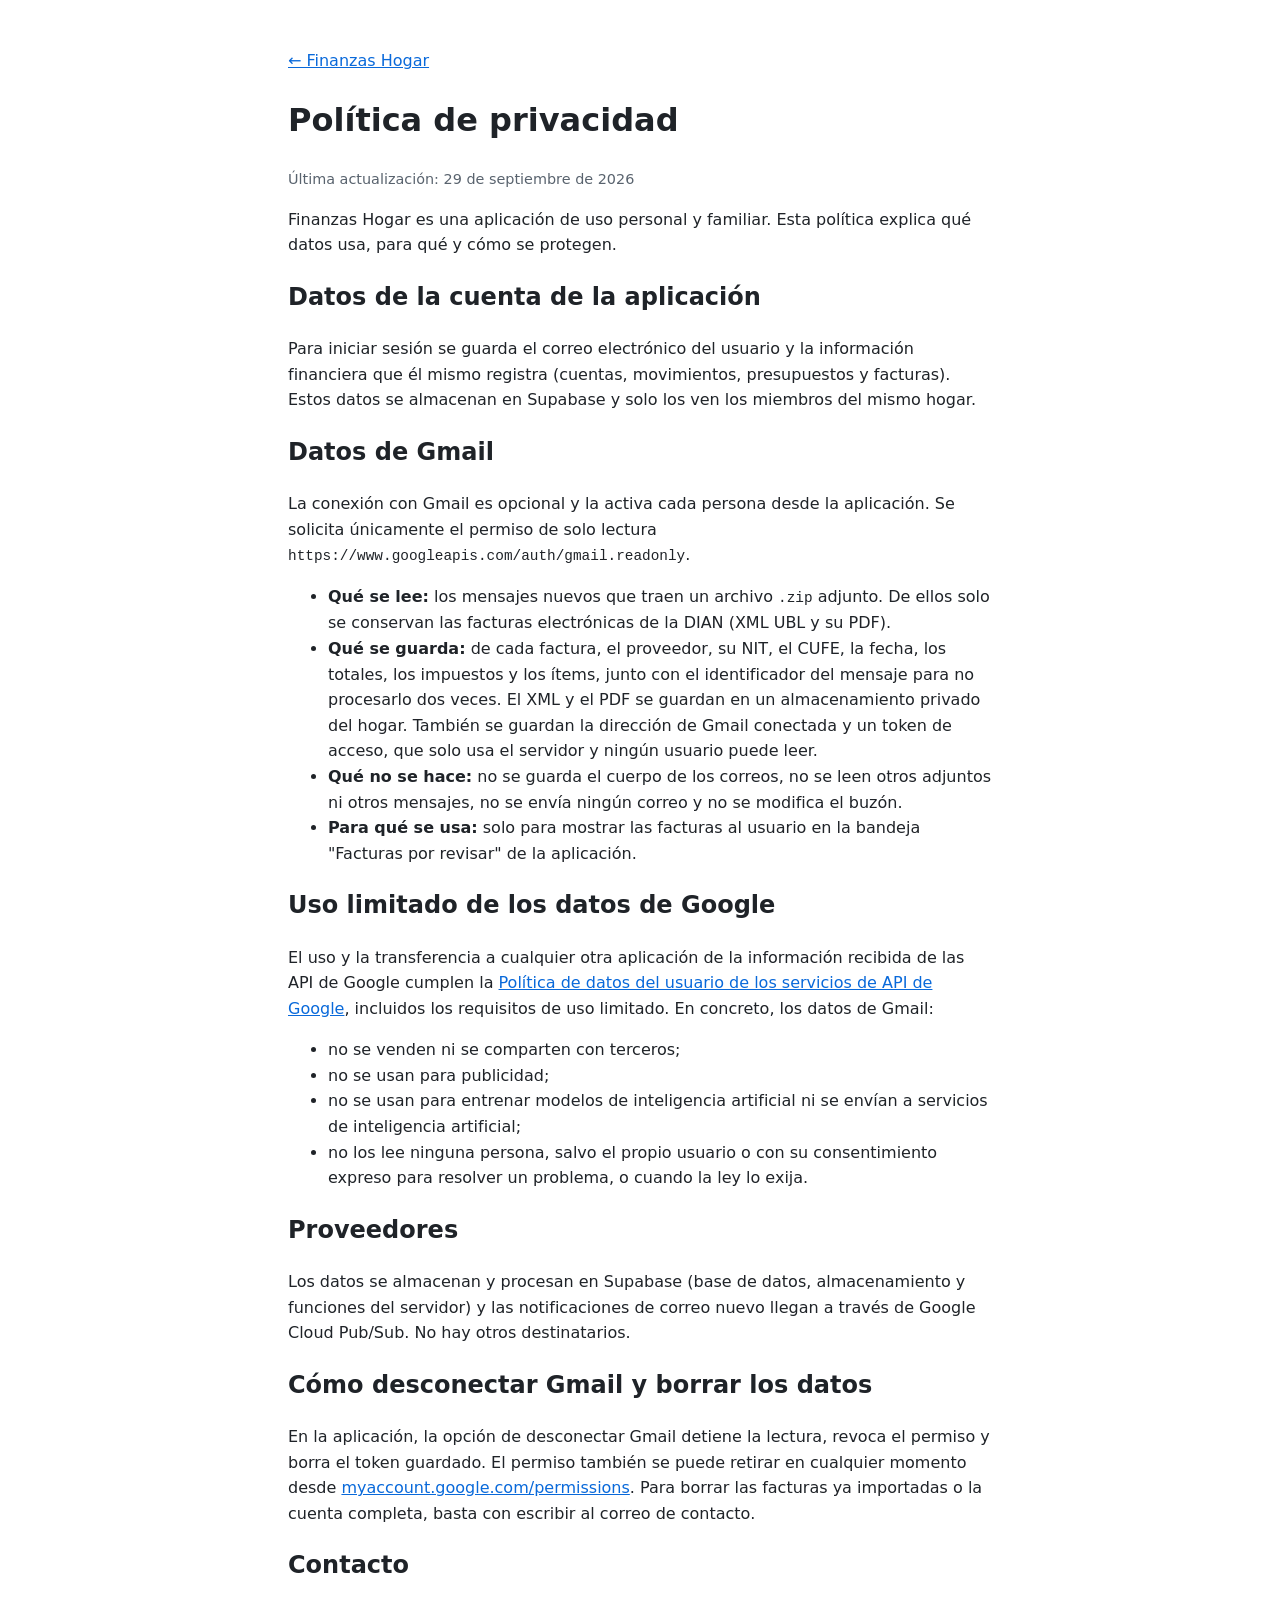
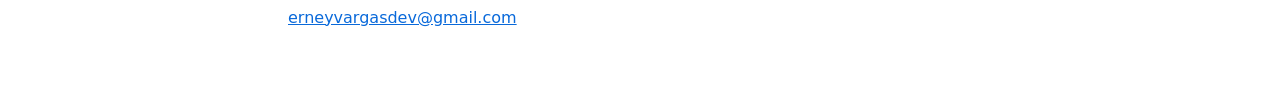
==== privacidad.html @ 4218ce92 "docs: add home, privacy policy and terms pages" ====
<!doctype html>
<html lang="es">
<head>
  <meta charset="utf-8">
  <meta name="viewport" content="width=device-width, initial-scale=1">
  <title>Política de privacidad · Finanzas Hogar</title>
  <link rel="stylesheet" href="estilo.css">
</head>
<body>
  <main>
    <p><a href="index.html">← Finanzas Hogar</a></p>
    <h1>Política de privacidad</h1>
    <p class="fecha">Última actualización: 29 de septiembre de 2026</p>

    <p>Finanzas Hogar es una aplicación de uso personal y familiar. Esta política explica qué datos usa, para qué y cómo se protegen.</p>

    <h2>Datos de la cuenta de la aplicación</h2>
    <p>Para iniciar sesión se guarda el correo electrónico del usuario y la información financiera que él mismo registra (cuentas, movimientos, presupuestos y facturas). Estos datos se almacenan en Supabase y solo los ven los miembros del mismo hogar.</p>

    <h2>Datos de Gmail</h2>
    <p>La conexión con Gmail es opcional y la activa cada persona desde la aplicación. Se solicita únicamente el permiso de solo lectura <code>https://www.googleapis.com/auth/gmail.readonly</code>.</p>
    <ul>
      <li><strong>Qué se lee:</strong> los mensajes nuevos que traen un archivo <code>.zip</code> adjunto. De ellos solo se conservan las facturas electrónicas de la DIAN (XML UBL y su PDF).</li>
      <li><strong>Qué se guarda:</strong> de cada factura, el proveedor, su NIT, el CUFE, la fecha, los totales, los impuestos y los ítems, junto con el identificador del mensaje para no procesarlo dos veces. El XML y el PDF se guardan en un almacenamiento privado del hogar. También se guardan la dirección de Gmail conectada y un token de acceso, que solo usa el servidor y ningún usuario puede leer.</li>
      <li><strong>Qué no se hace:</strong> no se guarda el cuerpo de los correos, no se leen otros adjuntos ni otros mensajes, no se envía ningún correo y no se modifica el buzón.</li>
      <li><strong>Para qué se usa:</strong> solo para mostrar las facturas al usuario en la bandeja "Facturas por revisar" de la aplicación.</li>
    </ul>

    <h2>Uso limitado de los datos de Google</h2>
    <p>El uso y la transferencia a cualquier otra aplicación de la información recibida de las API de Google cumplen la <a href="https://developers.google.com/terms/api-services-user-data-policy">Política de datos del usuario de los servicios de API de Google</a>, incluidos los requisitos de uso limitado. En concreto, los datos de Gmail:</p>
    <ul>
      <li>no se venden ni se comparten con terceros;</li>
      <li>no se usan para publicidad;</li>
      <li>no se usan para entrenar modelos de inteligencia artificial ni se envían a servicios de inteligencia artificial;</li>
      <li>no los lee ninguna persona, salvo el propio usuario o con su consentimiento expreso para resolver un problema, o cuando la ley lo exija.</li>
    </ul>

    <h2>Proveedores</h2>
    <p>Los datos se almacenan y procesan en Supabase (base de datos, almacenamiento y funciones del servidor) y las notificaciones de correo nuevo llegan a través de Google Cloud Pub/Sub. No hay otros destinatarios.</p>

    <h2>Cómo desconectar Gmail y borrar los datos</h2>
    <p>En la aplicación, la opción de desconectar Gmail detiene la lectura, revoca el permiso y borra el token guardado. El permiso también se puede retirar en cualquier momento desde <a href="https://myaccount.google.com/permissions">myaccount.google.com/permissions</a>. Para borrar las facturas ya importadas o la cuenta completa, basta con escribir al correo de contacto.</p>

    <h2>Contacto</h2>
    <p><a href="mailto:erneyvargasdev@gmail.com">erneyvargasdev@gmail.com</a></p>
  </main>
</body>
</html>
---- estilo.css ----
:root {
  --fondo: #ffffff;
  --texto: #1f2328;
  --suave: #59636e;
  --enlace: #0969da;
}

@media (prefers-color-scheme: dark) {
  :root {
    --fondo: #0d1117;
    --texto: #e6edf3;
    --suave: #9198a1;
    --enlace: #4493f8;
  }
}

body {
  margin: 0;
  background: var(--fondo);
  color: var(--texto);
  font: 16px/1.6 system-ui, -apple-system, "Segoe UI", Roboto, sans-serif;
}

main {
  max-width: 44rem;
  margin: 0 auto;
  padding: 2rem 1rem 4rem;
}

a {
  color: var(--enlace);
}

.fecha {
  color: var(--suave);
  font-size: 0.9rem;
}

code {
  font-size: 0.9em;
  overflow-wrap: anywhere;
}
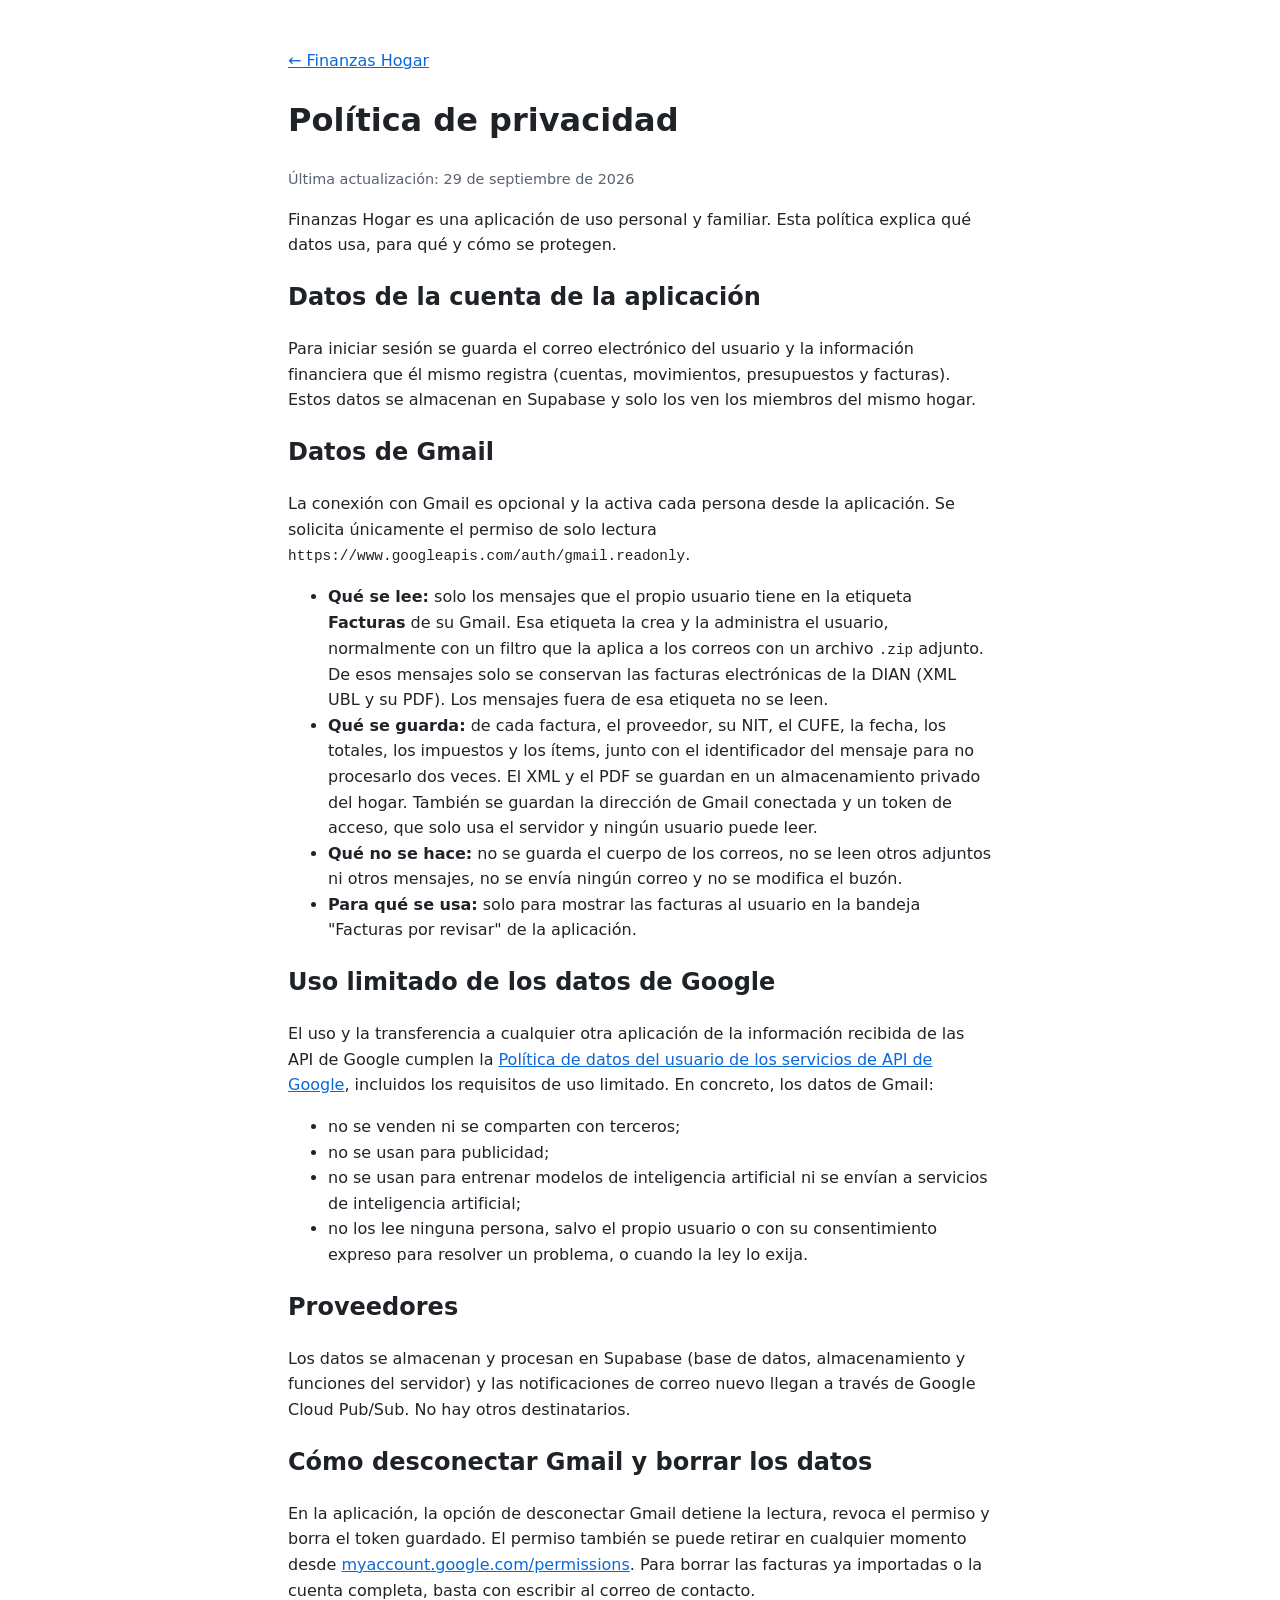
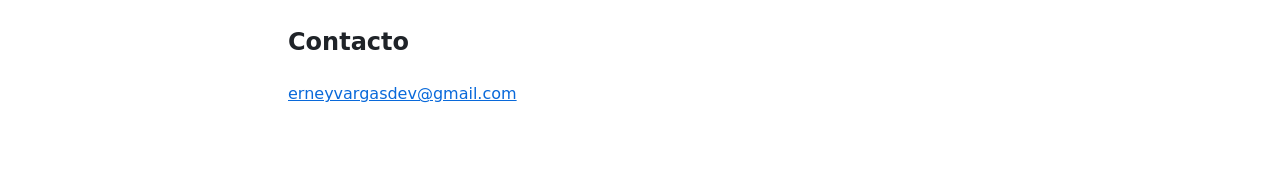
==== commit 79233ee3: "docs: only the Gmail label Facturas is read" ====
--- a/privacidad.html
+++ b/privacidad.html
@@ -20,7 +20,7 @@
     <h2>Datos de Gmail</h2>
     <p>La conexión con Gmail es opcional y la activa cada persona desde la aplicación. Se solicita únicamente el permiso de solo lectura <code>https://www.googleapis.com/auth/gmail.readonly</code>.</p>
     <ul>
-      <li><strong>Qué se lee:</strong> los mensajes nuevos que traen un archivo <code>.zip</code> adjunto. De ellos solo se conservan las facturas electrónicas de la DIAN (XML UBL y su PDF).</li>
+      <li><strong>Qué se lee:</strong> solo los mensajes que el propio usuario tiene en la etiqueta <strong>Facturas</strong> de su Gmail. Esa etiqueta la crea y la administra el usuario, normalmente con un filtro que la aplica a los correos con un archivo <code>.zip</code> adjunto. De esos mensajes solo se conservan las facturas electrónicas de la DIAN (XML UBL y su PDF). Los mensajes fuera de esa etiqueta no se leen.</li>
       <li><strong>Qué se guarda:</strong> de cada factura, el proveedor, su NIT, el CUFE, la fecha, los totales, los impuestos y los ítems, junto con el identificador del mensaje para no procesarlo dos veces. El XML y el PDF se guardan en un almacenamiento privado del hogar. También se guardan la dirección de Gmail conectada y un token de acceso, que solo usa el servidor y ningún usuario puede leer.</li>
       <li><strong>Qué no se hace:</strong> no se guarda el cuerpo de los correos, no se leen otros adjuntos ni otros mensajes, no se envía ningún correo y no se modifica el buzón.</li>
       <li><strong>Para qué se usa:</strong> solo para mostrar las facturas al usuario en la bandeja "Facturas por revisar" de la aplicación.</li>
